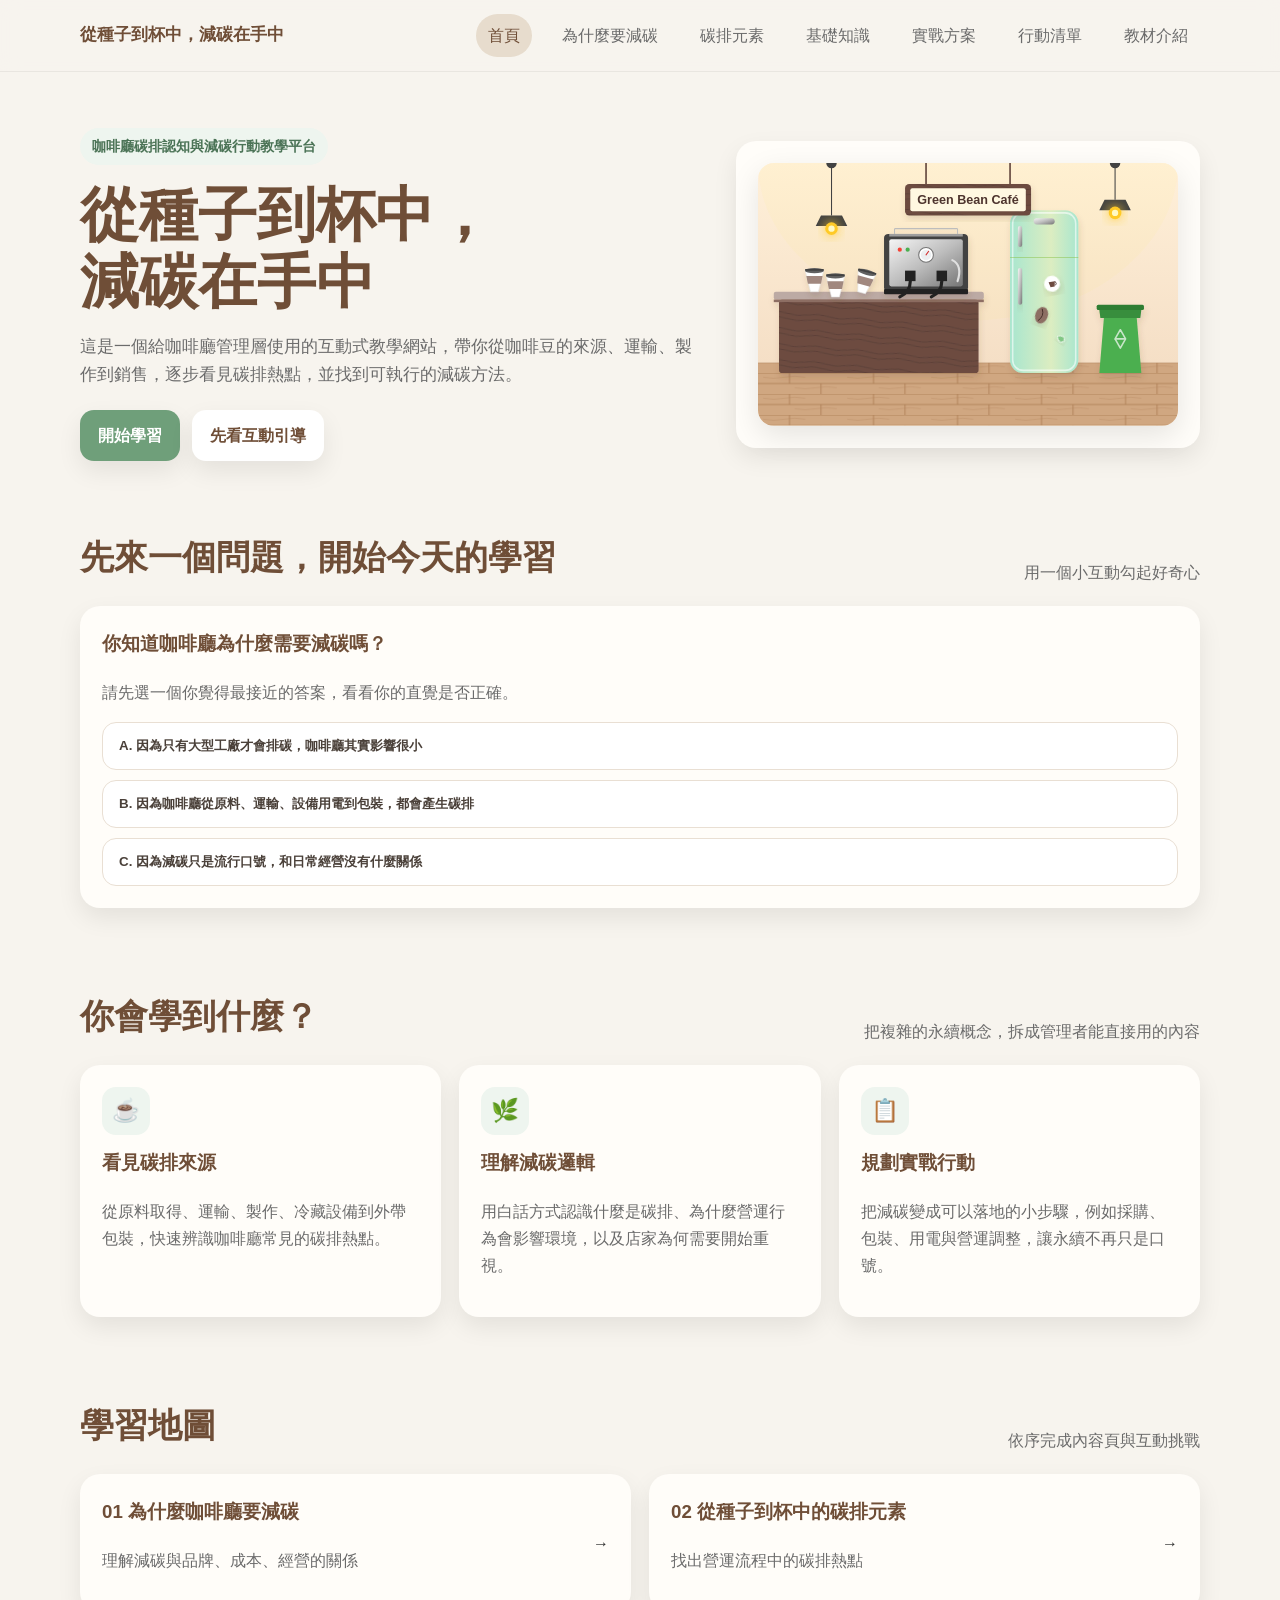
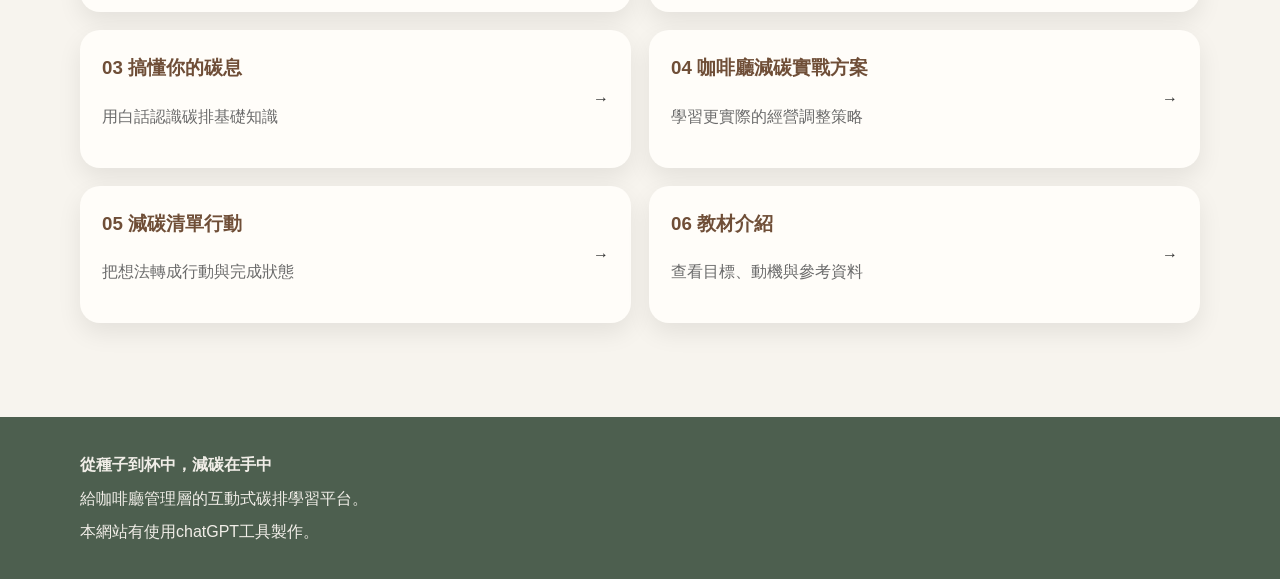
==== index.html @ 37d4656e "Add files via upload" ====
<!doctype html>
<html lang="zh-Hant">
<head>
  <meta charset="UTF-8">
  <meta name="viewport" content="width=device-width,initial-scale=1.0">
  <title>從種子到杯中，減碳在手中</title>
  <link rel="stylesheet" href="style.css">
</head>
<body data-page="index">

<header>
  <div class="container navbar">
    <a class="brand" href="index.html">從種子到杯中，減碳在手中</a>
    <button class="menu-btn" onclick="toggleMenu()">☰</button>
    <nav class="nav-links" id="navLinks">
      <a href="index.html">首頁</a>
      <a href="why-carbon.html">為什麼要減碳</a>
      <a href="carbon-elements.html">碳排元素</a>
      <a href="carbon-basics.html">基礎知識</a>
      <a href="action-plan.html">實戰方案</a>
      <a href="checklist.html">行動清單</a>
      <a href="about.html">教材介紹</a>
    </nav>
  </div>
</header>

<main>
  <section class="hero">
    <div class="container hero-grid">
      <div class="reveal">
        <span class="badge">咖啡廳碳排認知與減碳行動教學平台</span>
        <h1>從種子到杯中，<br>減碳在手中</h1>
        <p>這是一個給咖啡廳管理層使用的互動式教學網站，帶你從咖啡豆的來源、運輸、製作到銷售，逐步看見碳排熱點，並找到可執行的減碳方法。</p>
        <div class="hero-actions">
          <a class="btn btn-primary" href="why-carbon.html">開始學習</a>
          <a class="btn btn-secondary" href="#question-start">先看互動引導</a>
        </div>
      </div>
      <div class="hero-card reveal">
        <svg xmlns="http://www.w3.org/2000/svg" viewBox="0 0 800 500" width="100%" height="auto" style="border-radius: 16px; overflow: hidden; background: #fff5e6; display: block; box-shadow: 0 10px 30px rgba(0,0,0,0.1);">
          <defs>
            <!-- 牆面漸層 -->
            <linearGradient id="wallGrad" x1="0" y1="0" x2="0" y2="1">
              <stop offset="0%" stop-color="#fff0d9"/>
              <stop offset="100%" stop-color="#f5dfc6"/>
            </linearGradient>

            <!-- 木質地板紋理 -->
            <pattern id="woodFloor" width="160" height="40" patternUnits="userSpaceOnUse">
              <rect width="160" height="40" fill="#d0a781"/>
              <line x1="0" y1="0" x2="160" y2="0" stroke="#ab7b50" stroke-width="1.5"/>
              <line x1="0" y1="20" x2="160" y2="20" stroke="#ab7b50" stroke-width="1.5"/>
              <line x1="60" y1="0" x2="60" y2="20" stroke="#ab7b50" stroke-width="1.5"/>
              <line x1="120" y1="20" x2="120" y2="40" stroke="#ab7b50" stroke-width="1.5"/>
              <path d="M10,8 Q30,12 50,8 T90,8" fill="none" stroke="#ab7b50" stroke-width="1" opacity="0.5"/>
              <path d="M70,28 Q90,32 110,28 T150,28" fill="none" stroke="#ab7b50" stroke-width="1" opacity="0.5"/>
            </pattern>

            <!-- 實木吧台紋理 -->
            <pattern id="counterWood" width="80" height="30" patternUnits="userSpaceOnUse" patternTransform="rotate(5)">
              <rect width="80" height="30" fill="#6d4c41"/>
              <path d="M0,10 Q20,15 40,10 T80,10" fill="none" stroke="#4e342e" stroke-width="1"/>
              <path d="M0,20 Q20,25 40,20 T80,20" fill="none" stroke="#4e342e" stroke-width="1"/>
            </pattern>

            <!-- 薄荷藍冰箱漸層 -->
            <linearGradient id="fridgeGrad" x1="0" y1="0" x2="1" y2="0">
              <stop offset="0%" stop-color="#a8e6cf"/>
              <stop offset="60%" stop-color="#dcedc1"/>
              <stop offset="100%" stop-color="#a8e6cf"/>
            </linearGradient>

            <!-- 金屬漸層 (咖啡機、冰箱手把) -->
            <linearGradient id="metalGrad" x1="0" y1="0" x2="1" y2="1">
              <stop offset="0%" stop-color="#f5f5f5"/>
              <stop offset="50%" stop-color="#bdbdbd"/>
              <stop offset="100%" stop-color="#757575"/>
            </linearGradient>

            <!-- 溫暖燈光發光濾鏡 -->
            <filter id="glow" x="-50%" y="-50%" width="200%" height="200%">
              <feGaussianBlur stdDeviation="10" result="coloredBlur"/>
              <feMerge>
                <feMergeNode in="coloredBlur"/>
                <feMergeNode in="SourceGraphic"/>
              </feMerge>
            </filter>

            <!-- 柔和陰影濾鏡 -->
            <filter id="shadow" x="-10%" y="-10%" width="130%" height="130%">
              <feDropShadow dx="2" dy="8" stdDeviation="6" flood-color="#5c4033" flood-opacity="0.15"/>
            </filter>
          </defs>

          <!-- 背景牆面 -->
          <rect x="0" y="0" width="800" height="380" fill="url(#wallGrad)"/>

          <!-- 底部木地板 -->
          <rect x="0" y="380" width="800" height="120" fill="url(#woodFloor)"/>

          <!-- 環境氛圍暖光 -->
          <ellipse cx="400" cy="0" rx="400" ry="300" fill="#ffeb3b" opacity="0.05" pointer-events="none"/>

          <!-- 吧台櫃檯 (左側棕色區塊) -->
          <g filter="url(#shadow)">
            <rect x="40" y="260" width="380" height="140" rx="6" fill="url(#counterWood)"/>
            <!-- 吧台桌面 -->
            <rect x="30" y="245" width="400" height="15" rx="4" fill="#bcaaa4"/>
            <rect x="30" y="260" width="400" height="5" fill="#8d6e63"/>
          </g>

          <!-- 疊放的紙杯 (原吧台白色橢圓) -->
          <g transform="translate(100, 245)" filter="url(#shadow)">
            <!-- 第一疊 -->
            <path d="M0,0 L-10,-40 L25,-40 L15,0 Z" fill="#ffffff" stroke="#e0e0e0" stroke-width="1"/>
            <!-- 防燙杯套 -->
            <path d="M-5,-15 L-8,-30 L23,-30 L20,-15 Z" fill="#a1887f"/>
            <!-- 杯蓋 -->
            <ellipse cx="7.5" cy="-40" rx="18" ry="5" fill="#616161"/>
            <rect x="-10.5" y="-43" width="36" height="3" rx="1.5" fill="#424242"/>

            <!-- 第二疊 -->
            <g transform="translate(40, 10)">
              <path d="M0,0 L-10,-40 L25,-40 L15,0 Z" fill="#ffffff" stroke="#e0e0e0" stroke-width="1"/>
              <path d="M-5,-15 L-8,-30 L23,-30 L20,-15 Z" fill="#a1887f"/>
              <ellipse cx="7.5" cy="-40" rx="18" ry="5" fill="#616161"/>
              <rect x="-10.5" y="-43" width="36" height="3" rx="1.5" fill="#424242"/>
            </g>
            <!-- 傾斜放置的杯子 -->
            <g transform="translate(90, 0) rotate(15)">
              <path d="M0,0 L-10,-40 L25,-40 L15,0 Z" fill="#ffffff" stroke="#e0e0e0" stroke-width="1"/>
              <path d="M-5,-15 L-8,-30 L23,-30 L20,-15 Z" fill="#a1887f"/>
              <ellipse cx="7.5" cy="-40" rx="18" ry="5" fill="#616161"/>
              <rect x="-10.5" y="-43" width="36" height="3" rx="1.5" fill="#424242"/>
            </g>
          </g>

          <!-- 專業義式咖啡機 (原右側深灰色方塊) -->
          <g transform="translate(240, 135)" filter="url(#shadow)">
            <!-- 機身後座 -->
            <rect x="0" y="0" width="160" height="110" rx="8" fill="#424242"/>
            <!-- 金屬前面板 -->
            <rect x="10" y="10" width="140" height="90" rx="4" fill="url(#metalGrad)"/>
            <!-- 頂部溫杯區 -->
            <rect x="10" y="0" width="140" height="5" fill="#9e9e9e"/>
            <line x1="20" y1="0" x2="20" y2="-10" stroke="#bdbdbd" stroke-width="2"/>
            <line x1="140" y1="0" x2="140" y2="-10" stroke="#bdbdbd" stroke-width="2"/>
            <line x1="20" y1="-10" x2="140" y2="-10" stroke="#bdbdbd" stroke-width="2"/>
            <!-- 沖煮頭 -->
            <rect x="40" y="70" width="20" height="20" fill="#212121"/>
            <rect x="100" y="70" width="20" height="20" fill="#212121"/>
            <!-- 沖煮把手 (Portafilters) -->
            <path d="M50,90 Q50,110 30,120" fill="none" stroke="#212121" stroke-width="6" stroke-linecap="round"/>
            <path d="M110,90 Q110,110 90,120" fill="none" stroke="#212121" stroke-width="6" stroke-linecap="round"/>
            <!-- 蒸氣棒 -->
            <path d="M130,50 Q150,60 140,90" fill="none" stroke="#e0e0e0" stroke-width="4" stroke-linecap="round"/>
            <!-- 玻璃壓力錶 -->
            <circle cx="80" cy="40" r="14" fill="#ffffff" stroke="#757575" stroke-width="2"/>
            <circle cx="80" cy="40" r="10" fill="#eceff1"/>
            <line x1="80" y1="40" x2="85" y2="33" stroke="#d32f2f" stroke-width="2" stroke-linecap="round"/>
            <!-- 控制按鈕 -->
            <circle cx="30" cy="30" r="4" fill="#f44336"/>
            <circle cx="45" cy="30" r="4" fill="#4caf50"/>
            <!-- 接水盤 -->
            <rect x="0" y="105" width="160" height="10" rx="2" fill="#212121"/>
          </g>

          <!-- 復古 Smeg 風格冰箱 (原淺藍色長方塊) -->
          <g transform="translate(480, 90)" filter="url(#shadow)">
            <!-- 冰箱主體 -->
            <rect x="0" y="0" width="130" height="310" rx="25" fill="url(#fridgeGrad)"/>
            <!-- 3D 邊緣反光 -->
            <rect x="5" y="5" width="120" height="300" rx="20" fill="none" stroke="#ffffff" stroke-width="3" opacity="0.6"/>
            <!-- 上下門分隔線 -->
            <line x1="0" y1="90" x2="130" y2="90" stroke="#8bc34a" stroke-width="2" opacity="0.5"/>
            
            <!-- 金屬手把 -->
            <rect x="15" y="30" width="8" height="40" rx="4" fill="url(#metalGrad)" filter="url(#shadow)"/>
            <rect x="15" y="110" width="8" height="70" rx="4" fill="url(#metalGrad)" filter="url(#shadow)"/>
            
            <!-- 復古標誌金屬牌 -->
            <rect x="45" y="15" width="40" height="12" rx="6" fill="url(#metalGrad)"/>
            
            <!-- 可愛咖啡貼紙 -->
            <g transform="translate(80, 140) rotate(-10)">
              <circle cx="0" cy="0" r="15" fill="#ffffff" filter="url(#shadow)"/>
              <path d="M-6,-4 L6,-4 L4,6 L-4,6 Z" fill="#6d4c41"/>
              <path d="M6,-4 Q10,1 6,4" fill="none" stroke="#4e342e" stroke-width="1.5"/>
            </g>
            <g transform="translate(60, 200) rotate(20)">
              <ellipse cx="0" cy="0" rx="12" ry="16" fill="#8d6e63" filter="url(#shadow)"/>
              <path d="M-3,-12 Q6,0 -3,12" fill="none" stroke="#3e2723" stroke-width="1.5"/>
            </g>
            <g transform="translate(90, 240) rotate(35)">
              <path d="M0,0 Q12,-12 16,0 Q12,12 0,0 Z" fill="#81c784" stroke="#ffffff" stroke-width="1.5" filter="url(#shadow)"/>
            </g>
          </g>

          <!-- 綠色垃圾分類箱 (原綠色圓角方塊) -->
          <g transform="translate(650, 280)" filter="url(#shadow)">
            <!-- 桶身 -->
            <path d="M10,0 L70,0 L80,120 L0,120 Z" fill="#4caf50"/>
            <path d="M0,0 L80,0 L78,15 L2,15 Z" fill="#388e3c"/>
            <!-- 桶蓋 -->
            <rect x="-5" y="-10" width="90" height="10" rx="3" fill="#2e7d32"/>
            
            <!-- 回收標誌 (Recycle Logo) -->
            <g transform="translate(40, 50) scale(0.5)">
              <path d="M0,-25 L20,10 L-20,10 Z" fill="none" stroke="#c8e6c9" stroke-width="6" stroke-linejoin="round"/>
              <path d="M-20,10 L0,45 L20,10" fill="none" stroke="#c8e6c9" stroke-width="6" stroke-linejoin="round"/>
            </g>
          </g>

          <!-- 懸掛式木質小告示牌 (原文字對話框) -->
          <g transform="translate(400, 0)">
            <!-- 懸掛繩索/鐵鍊 -->
            <line x1="-80" y1="0" x2="-80" y2="40" stroke="#5d4037" stroke-width="3"/>
            <line x1="80" y1="0" x2="80" y2="40" stroke="#5d4037" stroke-width="3"/>
            <g filter="url(#shadow)">
              <!-- 木板底座 -->
              <rect x="-120" y="40" width="240" height="60" rx="8" fill="url(#counterWood)"/>
              <!-- 紙質/羊皮紙內襯 -->
              <rect x="-110" y="48" width="220" height="44" rx="4" fill="#fff8e1"/>
              <!-- 手寫風格文字 -->
              <text x="0" y="78" font-family="'Brush Script MT', 'Comic Sans MS', cursive, sans-serif" font-size="24" font-weight="bold" fill="#4e342e" text-anchor="middle">Green Bean Café</text>
            </g>
          </g>

          <!-- 溫暖吊燈 (原頂部黃色圓點) -->
          <!-- 左吊燈 -->
          <g transform="translate(140, 0)">
            <!-- 電線與天花板底座 -->
            <line x1="0" y1="0" x2="0" y2="100" stroke="#424242" stroke-width="2"/>
            <circle cx="0" cy="0" r="10" fill="#424242"/>
            <!-- 燈罩 -->
            <path d="M-20,100 L20,100 L30,120 L-30,120 Z" fill="#424242"/>
            <!-- 溫暖燈泡與光暈 -->
            <circle cx="0" cy="125" r="12" fill="#ffca28" filter="url(#glow)"/>
            <circle cx="0" cy="125" r="6" fill="#fff9c4"/>
          </g>

          <!-- 右吊燈 -->
          <g transform="translate(680, 0)">
            <line x1="0" y1="0" x2="0" y2="70" stroke="#424242" stroke-width="2"/>
            <circle cx="0" cy="0" r="10" fill="#424242"/>
            <path d="M-20,70 L20,70 L30,90 L-30,90 Z" fill="#424242"/>
            <circle cx="0" cy="95" r="12" fill="#ffca28" filter="url(#glow)"/>
            <circle cx="0" cy="95" r="6" fill="#fff9c4"/>
          </g>

        </svg>
      </div>
    </div>
  </section>

  <section class="section" id="question-start">
    <div class="container">
      <div class="section-title reveal">
        <h2>先來一個問題，開始今天的學習</h2>
        <p>用一個小互動勾起好奇心</p>
      </div>
      <div class="card reveal">
        <h3>你知道咖啡廳為什麼需要減碳嗎？</h3>
        <p>請先選一個你覺得最接近的答案，看看你的直覺是否正確。</p>
        <div class="choice-list">
          <button class="choice-btn" onclick="homeQuestion('a')">A. 因為只有大型工廠才會排碳，咖啡廳其實影響很小</button>
          <button class="choice-btn" onclick="homeQuestion('b')">B. 因為咖啡廳從原料、運輸、設備用電到包裝，都會產生碳排</button>
          <button class="choice-btn" onclick="homeQuestion('c')">C. 因為減碳只是流行口號，和日常經營沒有什麼關係</button>
        </div>
        <div id="homeFeedback" class="feedback"></div>
      </div>
    </div>
  </section>

  <section class="section">
    <div class="container">
      <div class="section-title reveal">
        <h2>你會學到什麼？</h2>
        <p>把複雜的永續概念，拆成管理者能直接用的內容</p>
      </div>
      <div class="grid-3">
        <div class="card reveal">
          <div class="icon-bubble">☕</div>
          <h3>看見碳排來源</h3>
          <p>從原料取得、運輸、製作、冷藏設備到外帶包裝，快速辨識咖啡廳常見的碳排熱點。</p>
        </div>
        <div class="card reveal">
          <div class="icon-bubble">🌿</div>
          <h3>理解減碳邏輯</h3>
          <p>用白話方式認識什麼是碳排、為什麼營運行為會影響環境，以及店家為何需要開始重視。</p>
        </div>
        <div class="card reveal">
          <div class="icon-bubble">📋</div>
          <h3>規劃實戰行動</h3>
          <p>把減碳變成可以落地的小步驟，例如採購、包裝、用電與營運調整，讓永續不再只是口號。</p>
        </div>
      </div>
    </div>
  </section>

  <section class="section">
    <div class="container">
      <div class="section-title reveal">
        <h2>學習地圖</h2>
        <p>依序完成內容頁與互動挑戰</p>
      </div>
      <div class="grid-2">
        <a class="card module-link reveal" href="why-carbon.html"><div><h3>01 為什麼咖啡廳要減碳</h3><p>理解減碳與品牌、成本、經營的關係</p></div><span>→</span></a>
        <a class="card module-link reveal" href="carbon-elements.html"><div><h3>02 從種子到杯中的碳排元素</h3><p>找出營運流程中的碳排熱點</p></div><span>→</span></a>
        <a class="card module-link reveal" href="carbon-basics.html"><div><h3>03 搞懂你的碳息</h3><p>用白話認識碳排基礎知識</p></div><span>→</span></a>
        <a class="card module-link reveal" href="action-plan.html"><div><h3>04 咖啡廳減碳實戰方案</h3><p>學習更實際的經營調整策略</p></div><span>→</span></a>
        <a class="card module-link reveal" href="checklist.html"><div><h3>05 減碳清單行動</h3><p>把想法轉成行動與完成狀態</p></div><span>→</span></a>
        <a class="card module-link reveal" href="about.html"><div><h3>06 教材介紹</h3><p>查看目標、動機與參考資料</p></div><span>→</span></a>
      </div>
    </div>
  </section>
</main>

<footer>
  <div class="container">
    <p><strong>從種子到杯中，減碳在手中</strong></p>
    <p>給咖啡廳管理層的互動式碳排學習平台。</p>
    <p>本網站有使用chatGPT工具製作。</p>
  </div>
</footer>
<script src="script.js"></script>

</body>
</html>
---- style.css ----
:root{
  --bg:#f7f4ee;
  --card:#fffdf9;
  --brown:#6f4e37;
  --green:#6f9f7a;
  --green-dark:#4c7457;
  --beige:#e7dccd;
  --accent:#d7a86e;
  --text:#2f2f2f;
  --muted:#6b6b6b;
  --shadow:0 10px 25px rgba(0,0,0,.08);
  --radius:20px;
}
*{box-sizing:border-box}
html{scroll-behavior:smooth}
body{
  margin:0;
  font-family:"Noto Sans TC","PingFang TC","Microsoft JhengHei",sans-serif;
  background:var(--bg);
  color:var(--text);
  line-height:1.7;
}
a{text-decoration:none;color:inherit}
img{max-width:100%}
.container{width:min(1120px,92%);margin:0 auto}
header{
  position:sticky;top:0;z-index:1000;
  background:rgba(247,244,238,.92);
  backdrop-filter: blur(10px);
  border-bottom:1px solid rgba(0,0,0,.06);
}
.navbar{
  display:flex;align-items:center;justify-content:space-between;
  padding:14px 0;gap:20px;
}
.brand{font-weight:800;color:var(--brown);font-size:1.05rem}
.nav-links{display:flex;gap:18px;flex-wrap:wrap}
.nav-links a{
  padding:8px 12px;border-radius:999px;color:var(--muted);transition:.25s;
}
.nav-links a:hover,.nav-links a.active{
  background:var(--beige);color:var(--brown);
}
.menu-btn{display:none}
.hero{
  padding:56px 0 42px;
}
.hero-grid{
  display:grid;grid-template-columns:1.15fr .85fr;gap:28px;align-items:center;
}
.badge{
  display:inline-block;background:#eef5ef;color:var(--green-dark);
  padding:6px 12px;border-radius:999px;font-size:.9rem;font-weight:700;
}
.hero h1{
  font-size:clamp(2rem,4.6vw,3.7rem);
  line-height:1.15;margin:16px 0 14px;color:var(--brown);
}
.hero p{color:var(--muted);font-size:1.05rem}
.hero-actions{display:flex;gap:12px;flex-wrap:wrap;margin-top:20px}
.btn{
  display:inline-flex;align-items:center;justify-content:center;
  padding:12px 18px;border-radius:14px;border:none;cursor:pointer;
  font-weight:700;transition:.25s;box-shadow:var(--shadow)
}
.btn-primary{background:var(--green);color:white}
.btn-primary:hover{transform:translateY(-2px);background:var(--green-dark)}
.btn-secondary{background:white;color:var(--brown)}
.btn-secondary:hover{transform:translateY(-2px);background:#fbf8f1}
.hero-card,.card{
  background:var(--card);border-radius:var(--radius);box-shadow:var(--shadow);
}
.hero-card{padding:22px}
.scene{
  min-height:360px;position:relative;overflow:hidden;
  background:linear-gradient(180deg,#f6ead8,#f1ddc2 50%,#ead0ae 100%);
}
.scene .wall{
  position:absolute;inset:0 0 28% 0;background:linear-gradient(180deg,#fbf7ef,#f1e9dc);
}
.scene .floor{
  position:absolute;left:0;right:0;bottom:0;height:28%;
  background:repeating-linear-gradient(90deg,#c99e6f 0,#c99e6f 60px,#bc8e5f 60px,#bc8e5f 120px);
}
.scene .sign{
  position:absolute;
  top:34px;
  left:58%;
  transform:translateX(-50%);
  background:#fff8ea;
  padding:14px 26px;
  border-radius:18px;
  box-shadow:var(--shadow);
  font-weight:800;
  color:var(--brown);
}
.obj{
  position:absolute;border-radius:18px;box-shadow:var(--shadow)
}
.counter{left:8%;bottom:25%;width:54%;height:26%;background:#a76e4a}
.machine{right:19%;bottom:42%;width:20%;height:18%;background:#5e5e5e}
.fridge{right:6%;bottom:25%;width:12%;height:35%;background:#c9e8ef}
.cups{left:14%;bottom:48%;width:13%;height:10%;background:#f6f0ea}
.plant{left:74%;bottom:25%;width:10%;height:18%;background:#7ea57c}
.light{top:100px;left:18%;width:10%;height:8%;background:#ffe69a}
.light.two{left:70%}
.section{padding:26px 0 54px}
.section-title{
  display:flex;justify-content:space-between;align-items:end;gap:12px;flex-wrap:wrap;
  margin-bottom:20px;
}
.section-title h2{margin:0;color:var(--brown);font-size:clamp(1.4rem,3vw,2.1rem)}
.section-title p{margin:0;color:var(--muted)}
.grid-3{display:grid;grid-template-columns:repeat(3,1fr);gap:18px}
.grid-2{display:grid;grid-template-columns:repeat(2,1fr);gap:18px}
.card{padding:22px}
.card h3{margin-top:0;color:var(--brown)}
.card p,.card li{color:var(--muted)}
.icon-bubble{
  width:48px;height:48px;border-radius:14px;background:#eef5ef;
  display:grid;place-items:center;font-size:1.4rem;margin-bottom:12px
}
.progress-wrap{
  background:#eee3d5;border-radius:999px;height:14px;overflow:hidden
}
.progress-bar{
  height:100%;width:0%;background:linear-gradient(90deg,var(--green),#90b98f);
  transition:width .35s ease
}
.small-note{font-size:.95rem;color:var(--muted)}
.question-box{
  background:#fff;border:2px dashed #d9c7b3;border-radius:20px;padding:18px;margin-top:18px
}
.choice-list{display:grid;gap:10px;margin-top:14px}
.choice-btn{
  width:100%;text-align:left;padding:14px 16px;border-radius:14px;border:1px solid #e9dfd3;
  background:#fff;cursor:pointer;transition:.2s;font-weight:700;color:#4a4039
}
.choice-btn:hover{background:#f9f6ef;transform:translateY(-1px)}
.feedback{
  margin-top:14px;padding:14px 16px;border-radius:14px;display:none
}
.feedback.show{display:block}
.feedback.ok{background:#eef8ef;color:#30553b}
.feedback.bad{background:#fff2ef;color:#8a4334}
.module-link{
  display:flex;justify-content:space-between;align-items:center;gap:10px
}
.checklist{display:grid;gap:12px}
.check-item{
  display:flex;gap:12px;align-items:flex-start;padding:14px;border:1px solid #eadfce;
  border-radius:16px;background:#fff
}
.check-item input{margin-top:5px;transform:scale(1.2)}
.summary-box{
  background:#eef5ef;border:1px solid #cfe0d3;border-radius:18px;padding:18px
}
.scene-game{
  position:relative;background:linear-gradient(180deg,#fbf5ea,#f0e1ca);
  min-height:480px;border-radius:22px;overflow:hidden
}
.game-item{
  position:absolute;border:3px solid transparent;border-radius:16px;cursor:pointer;
  transition:.2s;
}
.game-item:hover{border-color:#ffcf7d;transform:scale(1.02)}
.game-item.found{border-color:#7aad83;background:rgba(122,173,131,.18)}
.game-panel{
  display:grid;grid-template-columns:1.2fr .8fr;gap:18px
}
.info-box{
  padding:18px;border-radius:18px;background:#fff;border:1px solid #ebdfd1
}
.draggable-list,.dropzones{display:grid;gap:12px}
.draggable{
  background:#fff;border:1px solid #eadfce;border-radius:14px;padding:12px;
  cursor:grab;font-weight:700
}
.dropzone{
  min-height:78px;background:#fffaf4;border:2px dashed #d8c6ad;border-radius:16px;
  padding:12px
}
.dropzone.over{background:#eef8ef;border-color:#8cb792}
.dropzone h4{margin:0 0 8px;color:var(--brown)}
.quiz-option{
  display:block;width:100%;padding:12px 14px;margin:10px 0;border-radius:14px;
  border:1px solid #eadfce;background:#fff;cursor:pointer;text-align:left;font-weight:700
}
.quiz-option:hover{background:#f9f5ef}
.score-chip{
  display:inline-block;padding:8px 12px;background:#fff;border-radius:999px;
  border:1px solid #eadfce;font-weight:700
}
footer{
  margin-top:40px;background:#4d5f4f;color:#f5f5f5;padding:28px 0
}
footer p{margin:6px 0;color:#f1eee8}
.reveal{opacity:0;transform:translateY(18px);transition:.5s}
.reveal.show{opacity:1;transform:none}
@media (max-width: 920px){
  .hero-grid,.grid-3,.grid-2,.game-panel{grid-template-columns:1fr}
  .nav-links{display:none}
  .nav-links.open{
    display:flex;position:absolute;top:68px;left:4%;right:4%;background:#fff;
    padding:14px;border-radius:18px;box-shadow:var(--shadow);flex-direction:column
  }
  .menu-btn{display:block;background:#fff;border:1px solid #e8ddcf;padding:10px 12px;border-radius:12px}
}
.scene-game{
  position:relative;
  background:linear-gradient(180deg,#fbf5ea,#f0e1ca);
  min-height:480px;
  border-radius:22px;
  overflow:hidden;
}

.scene-game .wall,
.scene-game .floor,
.scene-game .sign,
.scene-game .obj{
  pointer-events:none;
}

.scene-game .wall{
  position:absolute;
  inset:0 0 28% 0;
  background:linear-gradient(180deg,#fbf7ef,#f1e9dc);
  z-index:1;
}

.scene-game .floor{
  position:absolute;
  left:0;
  right:0;
  bottom:0;
  height:28%;
  background:repeating-linear-gradient(90deg,#c99e6f 0,#c99e6f 60px,#bc8e5f 60px,#bc8e5f 120px);
  z-index:1;
}

.scene-game .sign{
  position:absolute;
  top:34px;
  left:58%;
  transform:translateX(-50%);
  background:#fff8ea;
  padding:14px 26px;
  border-radius:18px;
  box-shadow:var(--shadow);
  font-weight:800;
  color:var(--brown);
  z-index:3;
}

.scene-game .obj{
  position:absolute;
  border-radius:18px;
  box-shadow:var(--shadow);
  z-index:2;
  text-align:center;
}

.game-item{
  position:absolute;
  border:3px solid transparent;
  border-radius:16px;
  cursor:pointer;
  transition:.2s;
  z-index:10;
}

.game-item:hover{
  border-color:#ffcf7d;
  transform:scale(1.02);
}

.game-item.found{
  border-color:#7aad83;
  background:rgba(122,173,131,.18);
}
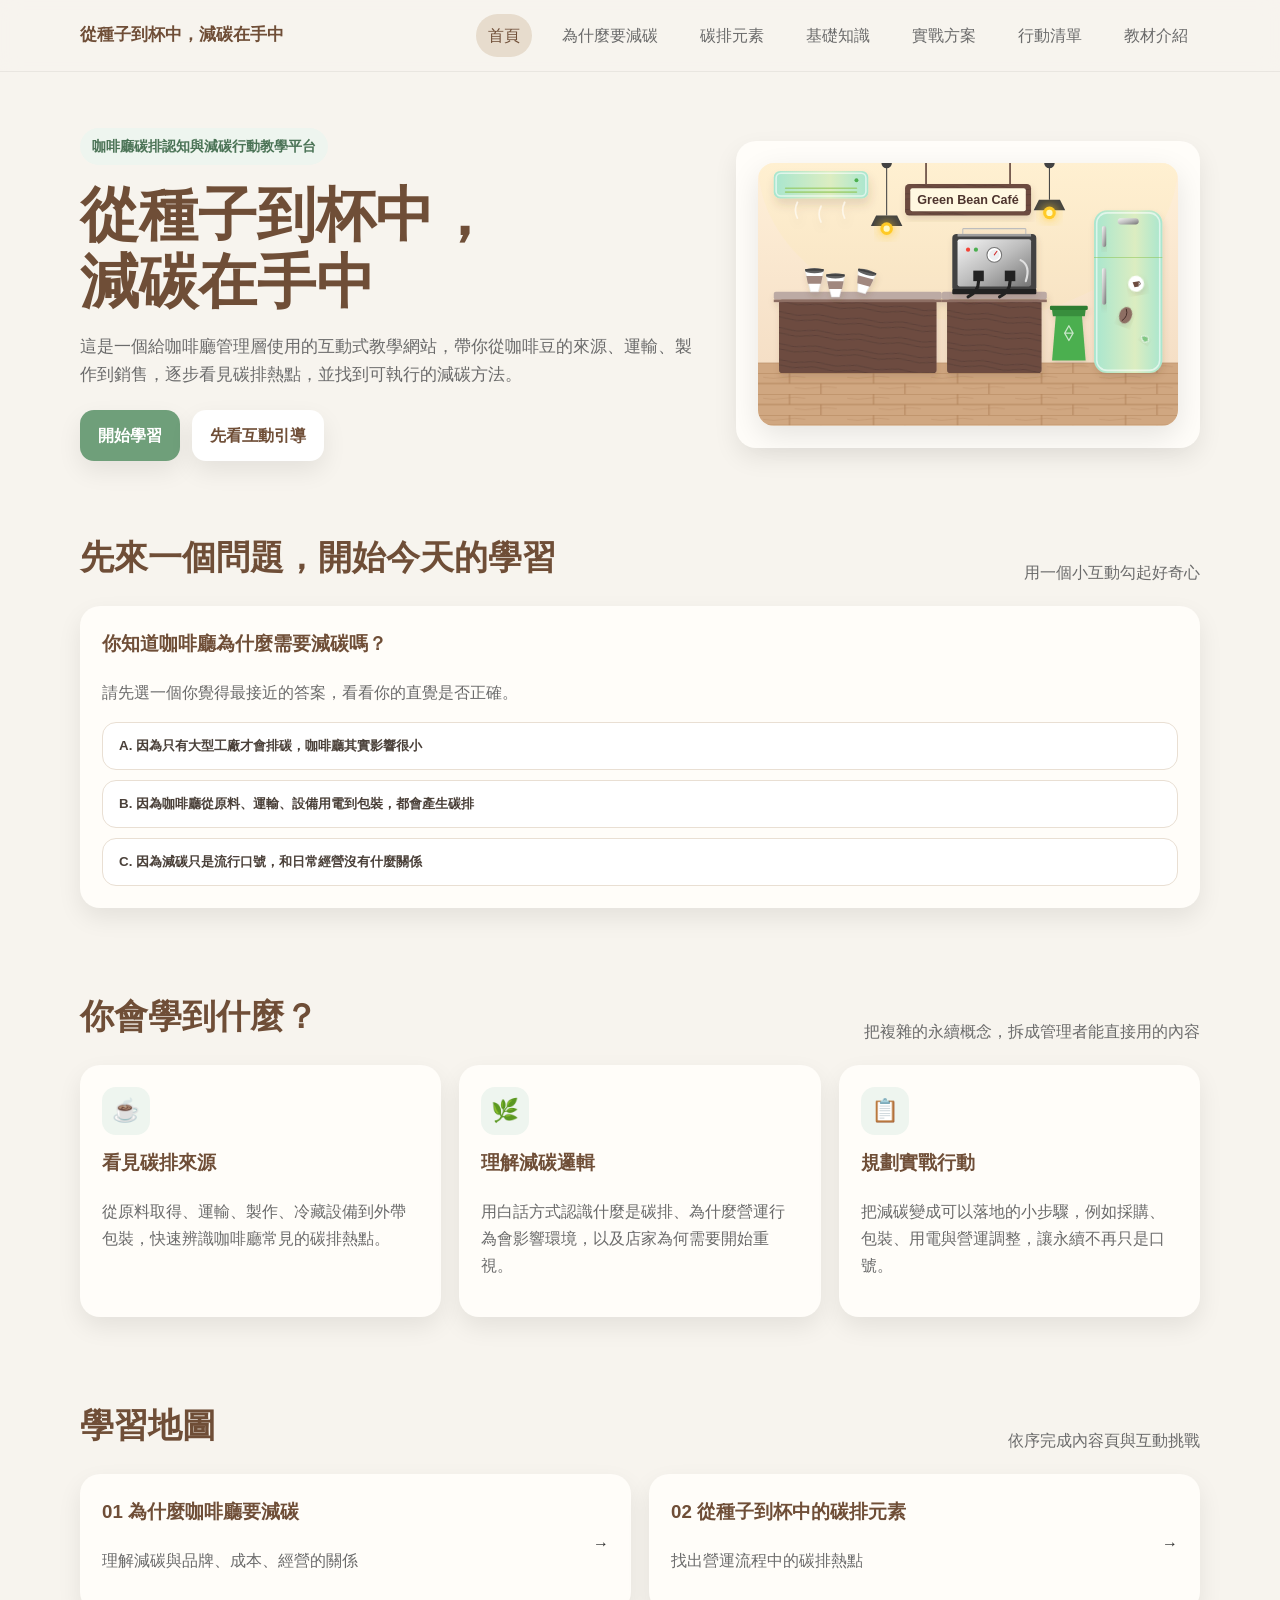
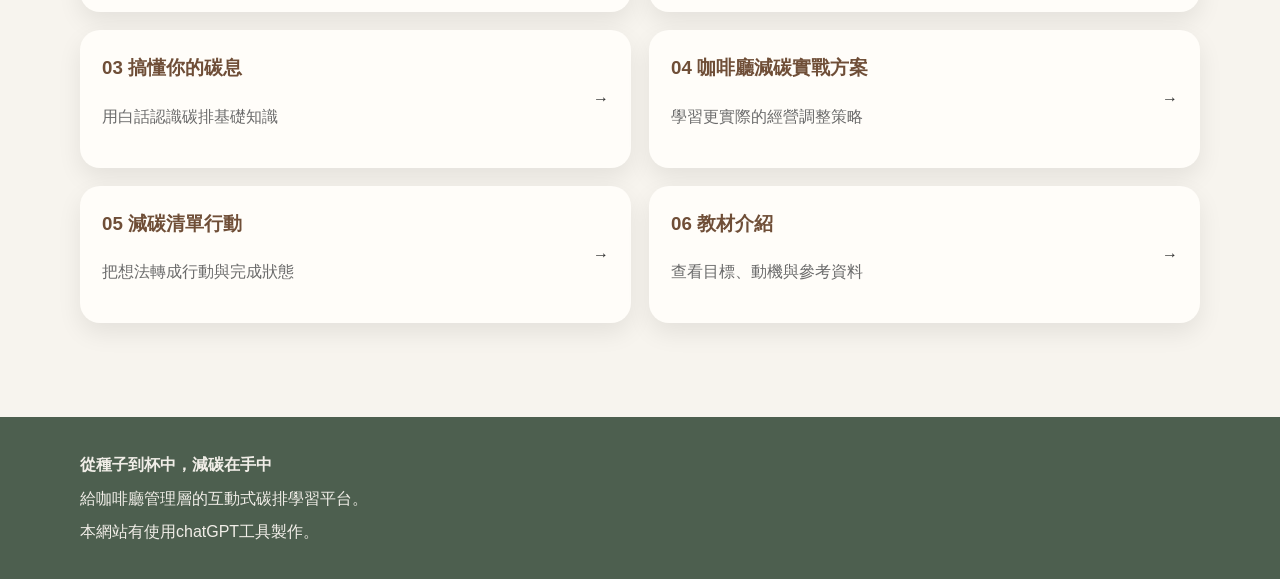
==== commit 02c82a29: "Update index.html" ====
--- a/index.html
+++ b/index.html
@@ -101,12 +101,34 @@
           <!-- 環境氛圍暖光 -->
           <ellipse cx="400" cy="0" rx="400" ry="300" fill="#ffeb3b" opacity="0.05" pointer-events="none"/>
 
-          <!-- 吧台櫃檯 (左側棕色區塊) -->
+          <!-- 吧台與獨立工作台佈局 (去擁擠化) -->
           <g filter="url(#shadow)">
-            <rect x="40" y="260" width="380" height="140" rx="6" fill="url(#counterWood)"/>
-            <!-- 吧台桌面 -->
-            <rect x="30" y="245" width="400" height="15" rx="4" fill="#bcaaa4"/>
-            <rect x="30" y="260" width="400" height="5" fill="#8d6e63"/>
+            <!-- 左側主吧台 -->
+            <rect x="40" y="260" width="300" height="140" rx="6" fill="url(#counterWood)"/>
+            <rect x="30" y="245" width="320" height="15" rx="4" fill="#bcaaa4"/>
+            <rect x="30" y="260" width="320" height="5" fill="#8d6e63"/>
+            
+            <!-- 右側咖啡機專屬小桌 -->
+            <rect x="360" y="260" width="180" height="140" rx="6" fill="url(#counterWood)"/>
+            <rect x="350" y="245" width="200" height="15" rx="4" fill="#bcaaa4"/>
+            <rect x="350" y="260" width="200" height="5" fill="#8d6e63"/>
+          </g>
+
+          <!-- 冷氣機 (新增的碳排知識點) -->
+          <g transform="translate(30, 15) scale(1.5)" filter="url(#shadow)">
+            <!-- 冰箱同款薄荷綠外殼 -->
+            <rect x="0" y="0" width="120" height="35" rx="8" fill="url(#fridgeGrad)"/>
+            <!-- 3D 邊緣反光 -->
+            <rect x="3" y="3" width="114" height="29" rx="6" fill="none" stroke="#ffffff" stroke-width="2" opacity="0.6"/>
+            <!-- 極簡出風口線條 -->
+            <line x1="15" y1="22" x2="105" y2="22" stroke="#8bc34a" stroke-width="2" stroke-linecap="round" opacity="0.6"/>
+            <line x1="15" y1="27" x2="105" y2="27" stroke="#8bc34a" stroke-width="2" stroke-linecap="round" opacity="0.6"/>
+            <!-- 圓形小指示燈 (綠色) -->
+            <circle cx="105" cy="12" r="2.5" fill="#4caf50"/>
+            <!-- 氣流裝飾 (讓它更生動) -->
+            <path d="M 30,40 Q 25,50 30,60" fill="none" stroke="#ffffff" stroke-width="2" stroke-linecap="round" opacity="0.6"/>
+            <path d="M 60,45 Q 55,55 60,65" fill="none" stroke="#ffffff" stroke-width="2" stroke-linecap="round" opacity="0.6"/>
+            <path d="M 90,40 Q 85,50 90,60" fill="none" stroke="#ffffff" stroke-width="2" stroke-linecap="round" opacity="0.6"/>
           </g>
 
           <!-- 疊放的紙杯 (原吧台白色橢圓) -->
@@ -135,8 +157,8 @@
             </g>
           </g>
 
-          <!-- 專業義式咖啡機 (原右側深灰色方塊) -->
-          <g transform="translate(240, 135)" filter="url(#shadow)">
+          <!-- 專業義式咖啡機 -->
+          <g transform="translate(370, 135)" filter="url(#shadow)">
             <!-- 機身後座 -->
             <rect x="0" y="0" width="160" height="110" rx="8" fill="#424242"/>
             <!-- 金屬前面板 -->
@@ -165,8 +187,8 @@
             <rect x="0" y="105" width="160" height="10" rx="2" fill="#212121"/>
           </g>
 
-          <!-- 復古 Smeg 風格冰箱 (原淺藍色長方塊) -->
-          <g transform="translate(480, 90)" filter="url(#shadow)">
+          <!-- 復古冰箱 (移至場景最右側) -->
+          <g transform="translate(640, 90)" filter="url(#shadow)">
             <!-- 冰箱主體 -->
             <rect x="0" y="0" width="130" height="310" rx="25" fill="url(#fridgeGrad)"/>
             <!-- 3D 邊緣反光 -->
@@ -196,8 +218,8 @@
             </g>
           </g>
 
-          <!-- 綠色垃圾分類箱 (原綠色圓角方塊) -->
-          <g transform="translate(650, 280)" filter="url(#shadow)">
+          <!-- 垃圾分類箱 (縮小並移至咖啡機與冰箱之間) -->
+          <g transform="translate(560, 280) scale(0.8)" filter="url(#shadow)">
             <!-- 桶身 -->
             <path d="M10,0 L70,0 L80,120 L0,120 Z" fill="#4caf50"/>
             <path d="M0,0 L80,0 L78,15 L2,15 Z" fill="#388e3c"/>
@@ -226,9 +248,8 @@
             </g>
           </g>
 
-          <!-- 溫暖吊燈 (原頂部黃色圓點) -->
           <!-- 左吊燈 -->
-          <g transform="translate(140, 0)">
+          <g transform="translate(245, 0)">
             <!-- 電線與天花板底座 -->
             <line x1="0" y1="0" x2="0" y2="100" stroke="#424242" stroke-width="2"/>
             <circle cx="0" cy="0" r="10" fill="#424242"/>
@@ -240,7 +261,7 @@
           </g>
 
           <!-- 右吊燈 -->
-          <g transform="translate(680, 0)">
+          <g transform="translate(555, 0)">
             <line x1="0" y1="0" x2="0" y2="70" stroke="#424242" stroke-width="2"/>
             <circle cx="0" cy="0" r="10" fill="#424242"/>
             <path d="M-20,70 L20,70 L30,90 L-30,90 Z" fill="#424242"/>
